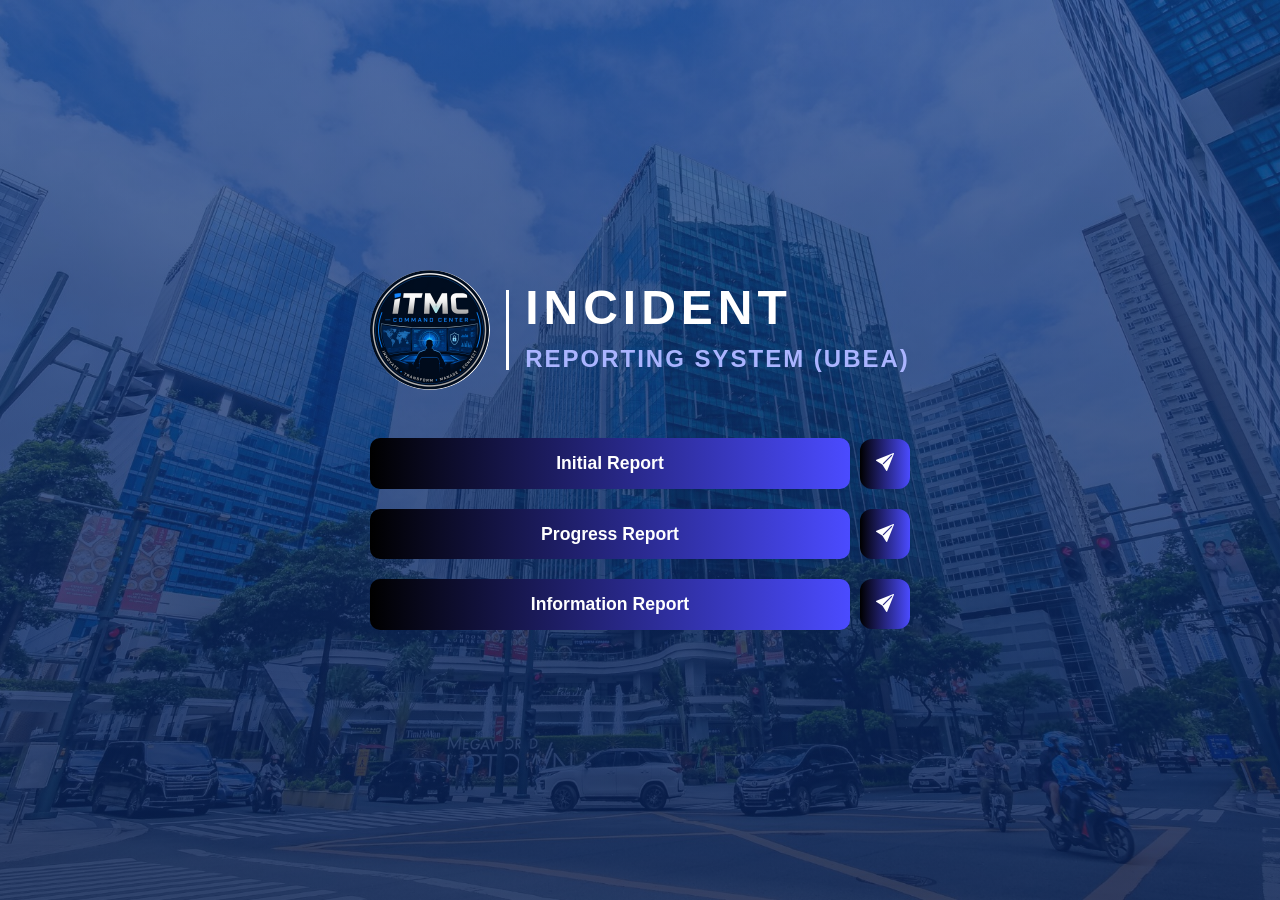
==== index.html @ e33550a0 "incident reporting system UBEA version" ====
<!DOCTYPE html>
<html lang="en">

<head>
  <meta charset="UTF-8">
  <meta name="viewport" content="width=device-width, initial-scale=1.0">
  <title>UBEA Incident Reporting System</title>

  <!-- Bootstrap -->
  <link href="https://cdn.jsdelivr.net/npm/bootstrap@5.3.3/dist/css/bootstrap.min.css" rel="stylesheet">
  <link href="https://cdn.jsdelivr.net/npm/bootstrap-icons@1.11.3/font/bootstrap-icons.css" rel="stylesheet">
  <!-- Custom CSS -->
  <link rel="stylesheet" href="style.css">
</head>

<body>

  <div class="container-fluid main-container d-flex align-items-center justify-content-center">
    <div class="content text-center">

      <!-- Header -->
      <div class="header d-flex align-items-center justify-content-center flex-wrap">
        <img src="asset/ITMCComCenLogo.png" class="logo me-3" alt="ITMC Logo">
        <div class="divider d-none d-md-block"></div>

        <div class="text-start ms-md-3 mt-3 mt-md-0">
          <h1 class="title">INCIDENT</h1>
          <h2 class="subtitle">REPORTING SYSTEM (UBEA)</h2>
        </div>
      </div>

      <!-- Buttons -->
      <div class="mt-5 button-group">

        <!-- Initial -->
        <div class="btn-row">
          <button class="btn custom-btn w-100" onclick="window.location.href='https://tally.so/r/VLBdla'">
            Initial Report
          </button>

          <button class="btn icon-btn" onclick="window.location.href='https://eu1.make.com/2160048/scenarios/6596505/edit'">
            <i class="bi bi-send-fill"></i>
          </button>
        </div>

        <!-- Progress -->
        <div class="btn-row">
          <button class="btn custom-btn w-100" onclick="window.location.href='https://tally.so/r/jaqpMR'">
            Progress Report
          </button>

          <button class="btn icon-btn" onclick="window.location.href='https://eu1.make.com/2160048/scenarios/6713026/edit'">
            <i class="bi bi-send-fill"></i>
          </button>
        </div>

        <!-- Information -->
        <div class="btn-row">
          <button class="btn custom-btn w-100" onclick="window.location.href='https://tally.so/r/Np9gVG'">
            Information Report
          </button>

          <button class="btn icon-btn" onclick="window.location.href='https://eu1.make.com/2160048/scenarios/6668117/edit'">
            <i class="bi bi-send-fill"></i>
          </button>
        </div>

      </div>

      <!-- Bootstrap JS -->
      <script src="https://cdn.jsdelivr.net/npm/bootstrap@5.3.3/dist/js/bootstrap.bundle.min.js"></script>

      <!-- Custom JS -->
      <script src="script.js"></script>

</body>

</html>
---- style.css ----
body {
  margin: 0;
  font-family: 'Segoe UI', sans-serif;
  color: white;
  background:
    linear-gradient(rgba(10, 35, 80, 0.55),
      rgba(18, 52, 120, 0.55)),
    url('asset/ubea.jpg');
  background-size: cover;
  background-position: center;
  background-repeat: no-repeat;
  background-attachment: fixed;
}

.main-container {
  min-height: 100vh;
  background:
    linear-gradient(rgba(20, 70, 170, 0.35),
      rgba(5, 25, 70, 0.60));
}

.logo {
  width: 120px;
  height: 120px;
  border-radius: 50%;
}

.divider {
  width: 3px;
  height: 80px;
  background-color: white;
}

.title {
  font-size: 3rem;
  font-weight: bold;
  letter-spacing: 5px;
}

.subtitle {
  font-size: 1.5rem;
  font-weight: 600;
  color: #aab4ff;
  letter-spacing: 2px;
}

.button-group {
  display: flex;
  flex-direction: column;
  gap: 20px;
}

.custom-btn {
  padding: 12px 30px;
  font-size: 1.1rem;
  font-weight: 600;
  border-radius: 10px;
  background: linear-gradient(90deg, #000, #4b4bff);
  color: white;
  border: none;
  transition: all 0.3s ease;
}

.custom-btn:hover {
  transform: scale(1.05);
  background: linear-gradient(90deg, #4b4bff, #000);
}

/* Row layout: button + icon */
.btn-row {
  display: flex;
  align-items: center;
  gap: 10px;
}

/* Make main button stretch nicely */
.btn-row .custom-btn {
  flex: 1;
}

/* 🔹 Small icon button */
.icon-btn {
  width: 50px;
  height: 50px;
  border-radius: 12px;
  background: linear-gradient(90deg, #000, #4b4bff);
  color: white;
  border: none;
  display: flex;
  align-items: center;
  justify-content: center;
  font-size: 18px;
  transition: all 0.3s ease;
}

.icon-btn:hover {
  transform: scale(1.1);
  background: linear-gradient(90deg, #4b4bff, #000);
}

/* Responsive */
@media (max-width: 768px) {
  .title {
    font-size: 2rem;
  }

  .subtitle {
    font-size: 1rem;
  }

  .logo {
    width: 80px;
    height: 80px;
  }

  .divider {
    display: none;
  }
}
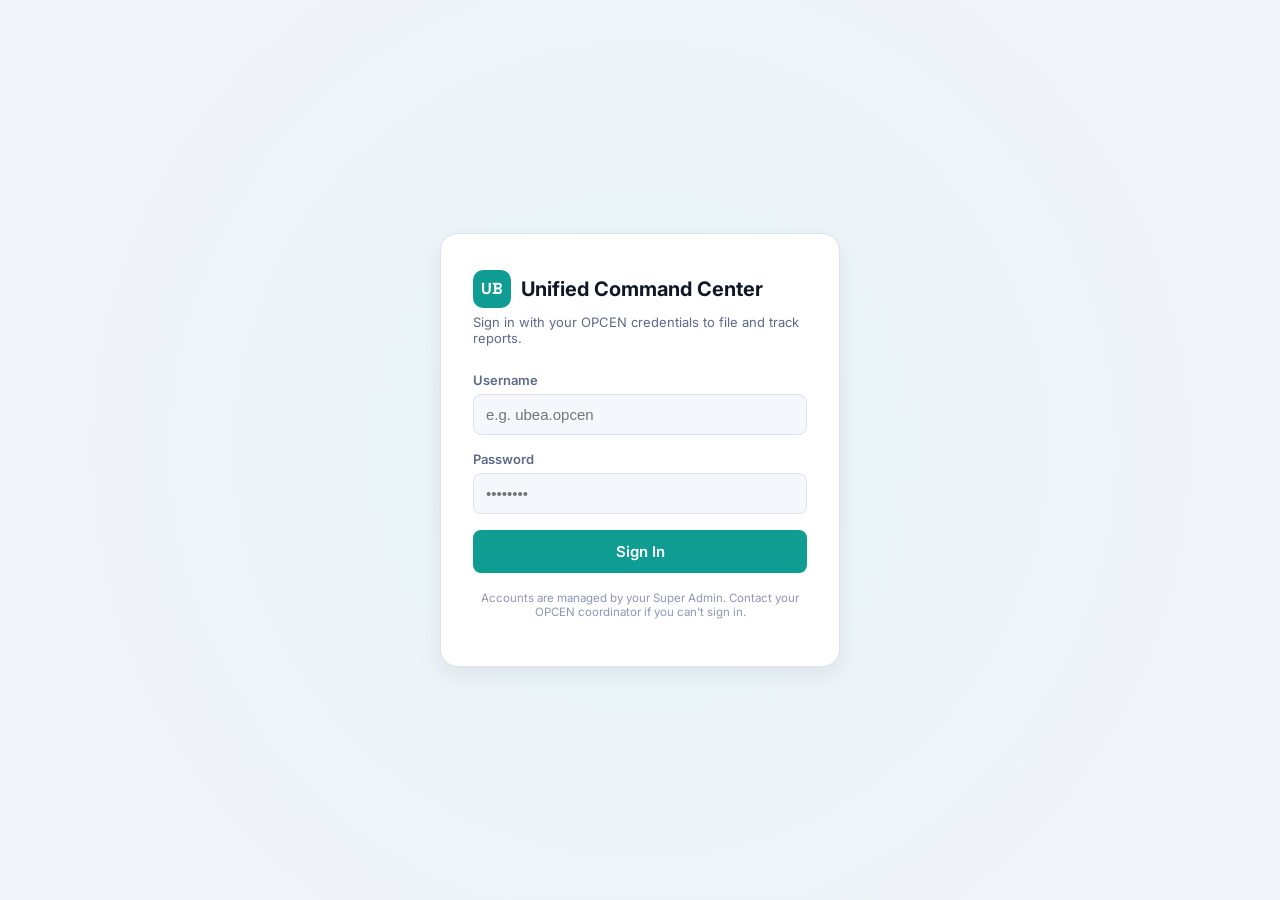
==== commit f2b2ef63: "unified version" ====
--- a/index.html
+++ b/index.html
@@ -1,78 +1,46 @@
 <!DOCTYPE html>
 <html lang="en">
-
 <head>
-  <meta charset="UTF-8">
-  <meta name="viewport" content="width=device-width, initial-scale=1.0">
-  <title>UBEA Incident Reporting System</title>
-
-  <!-- Bootstrap -->
-  <link href="https://cdn.jsdelivr.net/npm/bootstrap@5.3.3/dist/css/bootstrap.min.css" rel="stylesheet">
-  <link href="https://cdn.jsdelivr.net/npm/bootstrap-icons@1.11.3/font/bootstrap-icons.css" rel="stylesheet">
-  <!-- Custom CSS -->
-  <link rel="stylesheet" href="style.css">
+<meta charset="UTF-8" />
+<meta name="viewport" content="width=device-width, initial-scale=1.0" />
+<title>Sign In — Unified Command Center</title>
+<link rel="stylesheet" href="css/style.css" />
 </head>
-
 <body>
-
-  <div class="container-fluid main-container d-flex align-items-center justify-content-center">
-    <div class="content text-center">
-
-      <!-- Header -->
-      <div class="header d-flex align-items-center justify-content-center flex-wrap">
-        <img src="asset/ITMCComCenLogo.png" class="logo me-3" alt="ITMC Logo">
-        <div class="divider d-none d-md-block"></div>
-
-        <div class="text-start ms-md-3 mt-3 mt-md-0">
-          <h1 class="title">INCIDENT</h1>
-          <h2 class="subtitle">REPORTING SYSTEM (UBEA)</h2>
+  <div class="radar-bg" aria-hidden="true"></div>
+  <div class="login-wrap">
+    <div class="login-card">
+      <div class="login-brand">
+        <div class="brand-mark">UB</div>
+        <div>
+          <p class="login-title" style="margin:0;">Unified Command Center</p>
         </div>
       </div>
+      <p class="login-sub">Sign in with your OPCEN credentials to file and track reports.</p>
 
-      <!-- Buttons -->
-      <div class="mt-5 button-group">
+      <div class="login-error hidden" id="loginError"></div>
 
-        <!-- Initial -->
-        <div class="btn-row">
-          <button class="btn custom-btn w-100" onclick="window.location.href='https://tally.so/r/VLBdla'">
-            Initial Report
-          </button>
+      <form id="loginForm" autocomplete="off">
+        <div class="field">
+          <label for="username">Username</label>
+          <input type="text" id="username" name="username" required placeholder="e.g. ubea.opcen" />
+        </div>
+        <div class="field">
+          <label for="password">Password</label>
+          <input type="password" id="password" name="password" required placeholder="••••••••" />
+        </div>
+        <button type="submit" class="btn btn-primary">Sign In</button>
+      </form>
 
-          <button class="btn icon-btn" onclick="window.location.href='https://eu1.make.com/2160048/scenarios/6596505/edit'">
-            <i class="bi bi-send-fill"></i>
-          </button>
-        </div>
+      <p class="text-faint" style="font-size:11.5px;margin-top:18px;text-align:center;">
+        Accounts are managed by your Super Admin. Contact your OPCEN coordinator if you can't sign in.
+      </p>
+    </div>
+  </div>
 
-        <!-- Progress -->
-        <div class="btn-row">
-          <button class="btn custom-btn w-100" onclick="window.location.href='https://tally.so/r/jaqpMR'">
-            Progress Report
-          </button>
-
-          <button class="btn icon-btn" onclick="window.location.href='https://eu1.make.com/2160048/scenarios/6713026/edit'">
-            <i class="bi bi-send-fill"></i>
-          </button>
-        </div>
-
-        <!-- Information -->
-        <div class="btn-row">
-          <button class="btn custom-btn w-100" onclick="window.location.href='https://tally.so/r/Np9gVG'">
-            Information Report
-          </button>
-
-          <button class="btn icon-btn" onclick="window.location.href='https://eu1.make.com/2160048/scenarios/6668117/edit'">
-            <i class="bi bi-send-fill"></i>
-          </button>
-        </div>
-
-      </div>
-
-      <!-- Bootstrap JS -->
-      <script src="https://cdn.jsdelivr.net/npm/bootstrap@5.3.3/dist/js/bootstrap.bundle.min.js"></script>
-
-      <!-- Custom JS -->
-      <script src="script.js"></script>
-
+  <script src="js/config.js"></script>
+  <script src="js/api.js"></script>
+  <script src="js/auth.js"></script>
+  <script src="js/theme.js"></script>
 </body>
-
-</html>+</html>
--- a/css/style.css
+++ b/css/style.css
@@ -0,0 +1,332 @@
+/* ============================================================
+   UBCC — Unified Command Center
+   Design language: operations-console / dispatch-board.
+   Display+UI face: Space Grotesk. Body: Inter. Data/codes: JetBrains Mono.
+   ============================================================ */
+
+@import url('https://fonts.googleapis.com/css2?family=Space+Grotesk:wght@500;600;700&family=Inter:wght@400;500;600;700&family=JetBrains+Mono:wght@500;600&display=swap');
+
+:root{
+  --bg-deep:#0B1220;
+  --bg-panel:#121B2E;
+  --bg-panel-raised:#182541;
+  --bg-input:#0F1830;
+  --border:#223052;
+  --border-soft:#1A2743;
+  --text-primary:#E7ECF7;
+  --text-muted:#8C9BBF;
+  --text-faint:#5B6A8C;
+  --accent:#22D3C8;
+  --accent-dim:#123B39;
+  --accent-contrast:#052623;
+  --red:#FF4757; --red-dim:#3A1620;
+  --yellow:#FFC94D; --yellow-dim:#3A2E10;
+  --blue:#4DA3FF; --blue-dim:#122A46;
+  --green:#35D07F; --green-dim:#0E2A1D;
+  --radius-sm:8px; --radius-md:12px; --radius-lg:18px;
+  --shadow:0 8px 24px rgba(0,0,0,.35);
+  --font-display:'Space Grotesk',sans-serif;
+  --font-body:'Inter',sans-serif;
+  --font-mono:'JetBrains Mono',monospace;
+}
+
+[data-theme="light"]{
+  --bg-deep:#F1F4FA;
+  --bg-panel:#FFFFFF;
+  --bg-panel-raised:#FFFFFF;
+  --bg-input:#F5F7FC;
+  --border:#DCE2F0;
+  --border-soft:#E7EBF5;
+  --text-primary:#101827;
+  --text-muted:#5C6A88;
+  --text-faint:#8C97B3;
+  --accent:#0E9C93;
+  --accent-dim:#E3F7F5;
+  --accent-contrast:#FFFFFF;
+  --red:#E63946; --red-dim:#FDEAEC;
+  --yellow:#C98A00; --yellow-dim:#FFF4DE;
+  --blue:#1D6FE0; --blue-dim:#E8F1FF;
+  --green:#1FA75C; --green-dim:#E5F8ED;
+  --shadow:0 8px 24px rgba(20,30,60,.08);
+}
+
+*{box-sizing:border-box;}
+html,body{margin:0;padding:0;}
+body{
+  background:var(--bg-deep);
+  color:var(--text-primary);
+  font-family:var(--font-body);
+  min-height:100vh;
+  transition:background .2s ease,color .2s ease;
+  -webkit-font-smoothing:antialiased;
+}
+h1,h2,h3,h4,.font-display{font-family:var(--font-display);letter-spacing:-.01em;}
+.mono{font-family:var(--font-mono);}
+a{color:inherit;}
+button{font-family:var(--font-body);cursor:pointer;}
+input,select,textarea,button{font-size:15px;}
+::selection{background:var(--accent);color:var(--accent-contrast);}
+
+/* ---------- scaffolding ---------- */
+.hidden{display:none !important;}
+.container{max-width:1180px;margin:0 auto;padding:0 20px;}
+.text-muted{color:var(--text-muted);}
+.text-faint{color:var(--text-faint);}
+
+/* radar-ping background texture used on the login screen */
+.radar-bg{
+  position:fixed;inset:0;z-index:-1;overflow:hidden;background:var(--bg-deep);
+}
+.radar-bg::before{
+  content:"";position:absolute;top:50%;left:50%;width:1400px;height:1400px;
+  transform:translate(-50%,-50%);
+  background:radial-gradient(circle,var(--accent-dim) 0%,transparent 60%);
+  opacity:.6;
+}
+.radar-ring{
+  position:absolute;top:50%;left:50%;border:1px solid var(--border);
+  border-radius:50%;transform:translate(-50%,-50%);
+}
+
+/* ---------- login ---------- */
+.login-wrap{
+  min-height:100vh;display:flex;align-items:center;justify-content:center;padding:24px;
+}
+.login-card{
+  width:100%;max-width:400px;background:var(--bg-panel);border:1px solid var(--border);
+  border-radius:var(--radius-lg);padding:36px 32px;box-shadow:var(--shadow);
+}
+.login-brand{display:flex;align-items:center;gap:10px;margin-bottom:6px;}
+.brand-mark{
+  width:38px;height:38px;border-radius:10px;background:var(--accent);
+  display:flex;align-items:center;justify-content:center;color:var(--accent-contrast);
+  font-family:var(--font-display);font-weight:700;flex:none;
+}
+.login-title{font-size:20px;font-weight:700;margin:0;}
+.login-sub{color:var(--text-muted);font-size:13px;margin:2px 0 26px;}
+.field{margin-bottom:16px;}
+.field label{display:block;font-size:13px;font-weight:600;color:var(--text-muted);margin-bottom:6px;}
+.field input,.field select,.field textarea{
+  width:100%;background:var(--bg-input);border:1px solid var(--border);color:var(--text-primary);
+  border-radius:var(--radius-sm);padding:11px 12px;outline:none;transition:border-color .15s;
+}
+.field input:focus,.field select:focus,.field textarea:focus{border-color:var(--accent);}
+.field textarea{resize:vertical;min-height:80px;font-family:var(--font-body);}
+.btn{
+  border:1px solid transparent;border-radius:var(--radius-sm);padding:11px 18px;font-weight:600;
+  display:inline-flex;align-items:center;justify-content:center;gap:8px;transition:.15s;
+}
+.btn-primary{background:var(--accent);color:var(--accent-contrast);width:100%;}
+.btn-primary:hover{filter:brightness(1.08);}
+.btn-ghost{background:transparent;border-color:var(--border);color:var(--text-primary);}
+.btn-ghost:hover{border-color:var(--accent);color:var(--accent);}
+.btn-danger{background:var(--red-dim);color:var(--red);border-color:transparent;}
+.login-error{
+  background:var(--red-dim);color:var(--red);font-size:13px;padding:10px 12px;border-radius:var(--radius-sm);
+  margin-bottom:16px;
+}
+
+/* ---------- app shell ---------- */
+.app-shell{display:flex;min-height:100vh;}
+.sidebar{
+  width:230px;flex:none;background:var(--bg-panel);border-right:1px solid var(--border);
+  display:flex;flex-direction:column;padding:20px 14px;position:sticky;top:0;height:100vh;
+}
+.sidebar .login-brand{padding:0 6px;margin-bottom:26px;}
+.nav-item{
+  display:flex;align-items:center;gap:10px;padding:10px 12px;border-radius:var(--radius-sm);
+  color:var(--text-muted);font-weight:600;font-size:14px;margin-bottom:4px;
+}
+.nav-item .ic{width:18px;text-align:center;}
+.nav-item.active{background:var(--accent-dim);color:var(--accent);}
+.nav-item:hover:not(.active){background:var(--border-soft);color:var(--text-primary);}
+.sidebar-foot{margin-top:auto;border-top:1px solid var(--border);padding-top:14px;}
+.user-chip{display:flex;align-items:center;gap:10px;padding:6px;}
+.user-avatar{
+  width:34px;height:34px;border-radius:50%;background:var(--accent-dim);color:var(--accent);
+  display:flex;align-items:center;justify-content:center;font-weight:700;font-size:13px;flex:none;
+}
+.user-name{font-size:13px;font-weight:600;line-height:1.2;}
+.user-role{font-size:11px;color:var(--text-faint);}
+
+.main{flex:1;min-width:0;}
+.topbar{
+  display:flex;align-items:center;justify-content:space-between;padding:16px 24px;
+  border-bottom:1px solid var(--border);background:var(--bg-panel);position:sticky;top:0;z-index:10;
+}
+.topbar h1{font-size:18px;margin:0;}
+.topbar-right{display:flex;align-items:center;gap:10px;}
+.icon-btn{
+  width:38px;height:38px;border-radius:var(--radius-sm);border:1px solid var(--border);
+  background:var(--bg-input);display:flex;align-items:center;justify-content:center;color:var(--text-muted);
+}
+.icon-btn:hover{color:var(--accent);border-color:var(--accent);}
+.page{padding:24px;max-width:1100px;}
+
+/* mobile bottom tabs */
+.bottom-tabs{display:none;}
+
+/* ---------- cards / stats ---------- */
+.grid{display:grid;gap:16px;}
+.grid-4{grid-template-columns:repeat(4,1fr);}
+.grid-3{grid-template-columns:repeat(3,1fr);}
+.grid-2{grid-template-columns:repeat(2,1fr);}
+.card{
+  background:var(--bg-panel);border:1px solid var(--border);border-radius:var(--radius-md);padding:18px;
+}
+.stat-card .stat-label{font-size:12px;color:var(--text-muted);text-transform:uppercase;letter-spacing:.05em;}
+.stat-card .stat-value{font-family:var(--font-display);font-size:30px;font-weight:700;margin-top:6px;}
+.stat-card.stat-red .stat-value{color:var(--red);}
+.stat-card.stat-yellow .stat-value{color:var(--yellow);}
+.stat-card.stat-green .stat-value{color:var(--green);}
+
+/* ---------- status pulse (signature element) ---------- */
+.status{display:inline-flex;align-items:center;gap:7px;font-size:12px;font-weight:600;}
+.status .dot{width:9px;height:9px;border-radius:50%;position:relative;flex:none;}
+.status.ongoing{color:var(--red);}
+.status.ongoing .dot{background:var(--red);}
+.status.ongoing .dot::after{
+  content:"";position:absolute;inset:-5px;border-radius:50%;border:1.5px solid var(--red);
+  animation:ping 1.6s cubic-bezier(0,0,.2,1) infinite;
+}
+.status.resolved{color:var(--green);}
+.status.resolved .dot{background:var(--green);}
+@keyframes ping{0%{transform:scale(.6);opacity:1;}75%,100%{transform:scale(1.7);opacity:0;}}
+
+/* incident code chip */
+.code-chip{
+  font-family:var(--font-mono);font-size:12px;font-weight:600;background:var(--bg-input);
+  border:1px solid var(--border);color:var(--accent);padding:3px 9px;border-radius:6px;letter-spacing:.02em;
+}
+
+/* ---------- report list ---------- */
+.toolbar{display:flex;flex-wrap:wrap;gap:10px;align-items:center;margin-bottom:16px;}
+.toolbar select,.toolbar input{
+  background:var(--bg-input);border:1px solid var(--border);color:var(--text-primary);
+  border-radius:var(--radius-sm);padding:9px 10px;
+}
+.toolbar .spacer{flex:1;}
+table.report-table{width:100%;border-collapse:collapse;font-size:13.5px;}
+.report-table thead th{
+  text-align:left;color:var(--text-muted);font-size:11px;text-transform:uppercase;letter-spacing:.05em;
+  padding:10px 12px;border-bottom:1px solid var(--border);
+}
+.report-table tbody td{padding:12px;border-bottom:1px solid var(--border-soft);}
+.report-table tbody tr:hover{background:var(--border-soft);}
+.row-actions{display:flex;gap:6px;}
+.row-actions button{
+  border:1px solid var(--border);background:var(--bg-input);color:var(--text-muted);
+  border-radius:6px;width:30px;height:30px;display:flex;align-items:center;justify-content:center;
+}
+.row-actions button:hover{color:var(--accent);border-color:var(--accent);}
+.pill{padding:3px 9px;border-radius:999px;font-size:11px;font-weight:700;}
+.pill-blue{background:var(--blue-dim);color:var(--blue);}
+.pill-yellow{background:var(--yellow-dim);color:var(--yellow);}
+.pill-red{background:var(--red-dim);color:var(--red);}
+
+/* ---------- forms ---------- */
+.form-card{max-width:760px;}
+.form-section-title{
+  font-family:var(--font-display);font-size:15px;font-weight:700;margin:22px 0 12px;
+  display:flex;align-items:center;gap:8px;
+}
+.form-section-title:first-child{margin-top:0;}
+.form-grid{display:grid;grid-template-columns:1fr 1fr;gap:14px;}
+.form-grid .full{grid-column:1 / -1;}
+.required-mark{color:var(--red);}
+
+/* icon-choice (alert level / weather) */
+.icon-choice-group{display:flex;flex-wrap:wrap;gap:8px;}
+.icon-choice{
+  border:1.5px solid var(--border);background:var(--bg-input);border-radius:var(--radius-sm);
+  padding:9px 14px;display:flex;align-items:center;gap:8px;font-weight:600;font-size:13.5px;color:var(--text-muted);
+}
+.icon-choice .ic{font-size:16px;}
+.icon-choice.selected{border-color:var(--accent);color:var(--accent);background:var(--accent-dim);}
+.icon-choice.selected.alert-red{border-color:var(--red);color:var(--red);background:var(--red-dim);}
+.icon-choice.selected.alert-yellow{border-color:var(--yellow);color:var(--yellow);background:var(--yellow-dim);}
+.icon-choice.selected.alert-blue{border-color:var(--blue);color:var(--blue);background:var(--blue-dim);}
+
+/* yes/no */
+.yesno-group{display:flex;gap:8px;}
+.yesno-group .icon-choice{flex:1;justify-content:center;}
+
+/* township carousel — swipe left/right */
+.township-carousel{
+  display:flex;gap:12px;overflow-x:auto;padding:6px 2px 12px;scroll-snap-type:x mandatory;
+  -webkit-overflow-scrolling:touch;
+}
+.township-carousel::-webkit-scrollbar{height:6px;}
+.township-carousel::-webkit-scrollbar-thumb{background:var(--border);border-radius:4px;}
+.township-card{
+  scroll-snap-align:start;flex:none;width:132px;border:1.5px solid var(--border);border-radius:var(--radius-md);
+  background:var(--bg-input);padding:14px 10px;text-align:center;
+}
+.township-card.selected{border-color:var(--accent);background:var(--accent-dim);}
+.township-logo{
+  width:46px;height:46px;border-radius:50%;margin:0 auto 8px;background:var(--bg-panel-raised);
+  border:1px solid var(--border);display:flex;align-items:center;justify-content:center;
+  font-family:var(--font-display);font-weight:700;font-size:13px;color:var(--accent);
+}
+.township-card.selected .township-logo{border-color:var(--accent);}
+.township-name{font-size:11.5px;line-height:1.3;color:var(--text-primary);font-weight:600;}
+.township-code{font-family:var(--font-mono);font-size:10px;color:var(--text-faint);margin-top:2px;}
+
+/* form footer */
+.form-footer{display:flex;justify-content:flex-end;gap:10px;margin-top:24px;padding-top:18px;border-top:1px solid var(--border);}
+
+/* banner / toast */
+.banner{
+  display:flex;align-items:center;gap:10px;background:var(--yellow-dim);color:var(--yellow);
+  border:1px solid var(--yellow);border-radius:var(--radius-sm);padding:12px 14px;font-size:13.5px;margin-bottom:18px;
+}
+.toast-wrap{position:fixed;bottom:20px;right:20px;z-index:999;display:flex;flex-direction:column;gap:8px;}
+.toast{
+  background:var(--bg-panel-raised);border:1px solid var(--border);border-left:3px solid var(--accent);
+  padding:12px 16px;border-radius:var(--radius-sm);box-shadow:var(--shadow);font-size:13.5px;min-width:240px;
+  animation:slideIn .2s ease;
+}
+.toast.error{border-left-color:var(--red);}
+@keyframes slideIn{from{transform:translateY(8px);opacity:0;}to{transform:translateY(0);opacity:1;}}
+
+/* modal (report preview / pdf) */
+.modal-backdrop{
+  position:fixed;inset:0;background:rgba(4,8,18,.6);display:flex;align-items:center;justify-content:center;
+  z-index:900;padding:20px;
+}
+.modal{
+  background:var(--bg-panel);border:1px solid var(--border);border-radius:var(--radius-lg);
+  width:100%;max-width:640px;max-height:88vh;overflow-y:auto;padding:26px;box-shadow:var(--shadow);
+}
+.modal-head{display:flex;justify-content:space-between;align-items:center;margin-bottom:16px;}
+
+/* printable report */
+.print-sheet{background:#fff;color:#111;padding:24px;font-family:Arial,sans-serif;font-size:12.5px;}
+.print-sheet h2{margin:0 0 2px;font-size:16px;}
+.print-sheet .pr-row{display:flex;border-bottom:1px solid #ddd;padding:6px 0;}
+.print-sheet .pr-label{width:170px;font-weight:700;color:#444;flex:none;}
+.print-sheet .pr-value{flex:1;white-space:pre-wrap;}
+
+/* login/dashboard responsive */
+@media (max-width:900px){
+  .form-grid{grid-template-columns:1fr;}
+  .grid-4{grid-template-columns:repeat(2,1fr);}
+  .grid-3{grid-template-columns:repeat(2,1fr);}
+}
+@media (max-width:760px){
+  .sidebar{display:none;}
+  .app-shell{padding-bottom:64px;}
+  .bottom-tabs{
+    display:flex;position:fixed;bottom:0;left:0;right:0;background:var(--bg-panel);
+    border-top:1px solid var(--border);z-index:50;
+  }
+  .bottom-tabs .nav-item{flex:1;flex-direction:column;gap:2px;text-align:center;border-radius:0;font-size:10.5px;}
+  .page{padding:16px;}
+  .grid-4,.grid-3,.grid-2{grid-template-columns:1fr 1fr;}
+  table.report-table{display:block;overflow-x:auto;white-space:nowrap;}
+}
+@media print{
+  body *{visibility:hidden;}
+  #printArea,#printArea *{visibility:visible;}
+  #printArea{position:absolute;top:0;left:0;width:100%;}
+}
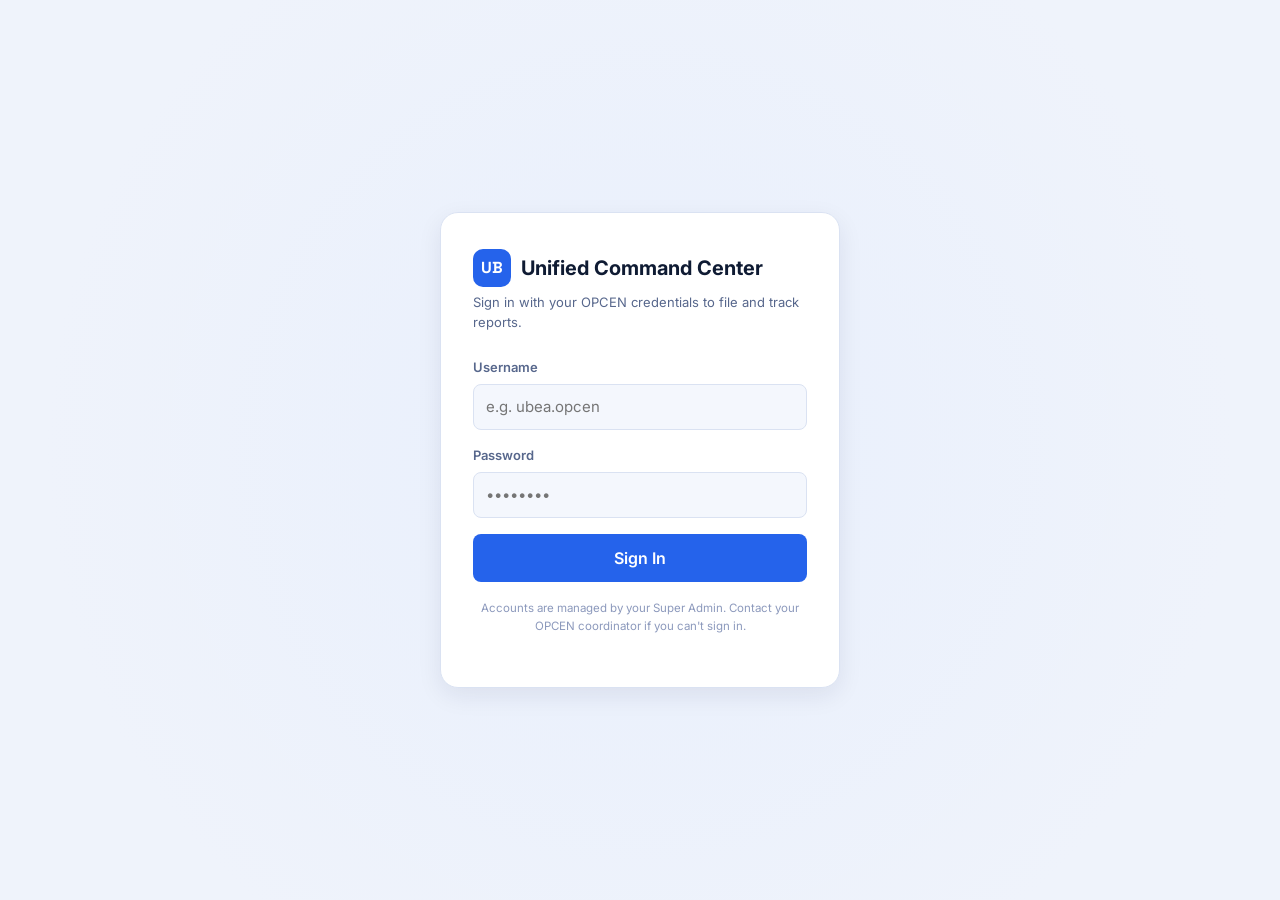
==== commit d4e1c2cd: "updated UI and UX" ====
--- a/index.html
+++ b/index.html
@@ -4,6 +4,7 @@
 <meta charset="UTF-8" />
 <meta name="viewport" content="width=device-width, initial-scale=1.0" />
 <title>Sign In — Unified Command Center</title>
+<link href="https://cdn.jsdelivr.net/npm/bootstrap@5.3.3/dist/css/bootstrap.min.css" rel="stylesheet">
 <link rel="stylesheet" href="css/style.css" />
 </head>
 <body>
@@ -38,6 +39,7 @@
     </div>
   </div>
 
+  <script src="https://cdn.jsdelivr.net/npm/bootstrap@5.3.3/dist/js/bootstrap.bundle.min.js"></script>
   <script src="js/config.js"></script>
   <script src="js/api.js"></script>
   <script src="js/auth.js"></script>
--- a/css/style.css
+++ b/css/style.css
@@ -7,22 +7,24 @@
 @import url('https://fonts.googleapis.com/css2?family=Space+Grotesk:wght@500;600;700&family=Inter:wght@400;500;600;700&family=JetBrains+Mono:wght@500;600&display=swap');
 
 :root{
-  --bg-deep:#0B1220;
-  --bg-panel:#121B2E;
-  --bg-panel-raised:#182541;
-  --bg-input:#0F1830;
-  --border:#223052;
-  --border-soft:#1A2743;
-  --text-primary:#E7ECF7;
-  --text-muted:#8C9BBF;
-  --text-faint:#5B6A8C;
-  --accent:#22D3C8;
-  --accent-dim:#123B39;
-  --accent-contrast:#052623;
+  --bg-deep:#0A1220;
+  --bg-panel:#101B31;
+  --bg-panel-raised:#16233F;
+  --bg-input:#0D1728;
+  --border:#223257;
+  --border-soft:#1A2745;
+  --text-primary:#E9EEF9;
+  --text-muted:#93A2C4;
+  --text-faint:#5F6E92;
+  --accent:#3B82F6;
+  --accent-strong:#2563EB;
+  --accent-dim:#122A4D;
+  --accent-contrast:#FFFFFF;
   --red:#FF4757; --red-dim:#3A1620;
   --yellow:#FFC94D; --yellow-dim:#3A2E10;
-  --blue:#4DA3FF; --blue-dim:#122A46;
+  --blue:#5FA6FF; --blue-dim:#122A46;
   --green:#35D07F; --green-dim:#0E2A1D;
+  --orange:#FF9F45; --orange-dim:#3A2410;
   --radius-sm:8px; --radius-md:12px; --radius-lg:18px;
   --shadow:0 8px 24px rgba(0,0,0,.35);
   --font-display:'Space Grotesk',sans-serif;
@@ -31,22 +33,24 @@
 }
 
 [data-theme="light"]{
-  --bg-deep:#F1F4FA;
+  --bg-deep:#EFF3FB;
   --bg-panel:#FFFFFF;
   --bg-panel-raised:#FFFFFF;
-  --bg-input:#F5F7FC;
-  --border:#DCE2F0;
-  --border-soft:#E7EBF5;
-  --text-primary:#101827;
-  --text-muted:#5C6A88;
-  --text-faint:#8C97B3;
-  --accent:#0E9C93;
-  --accent-dim:#E3F7F5;
+  --bg-input:#F4F7FD;
+  --border:#DAE2F2;
+  --border-soft:#E7ECF7;
+  --text-primary:#0F1B33;
+  --text-muted:#57678C;
+  --text-faint:#8C99BC;
+  --accent:#2563EB;
+  --accent-strong:#1D4ED8;
+  --accent-dim:#E4EDFE;
   --accent-contrast:#FFFFFF;
   --red:#E63946; --red-dim:#FDEAEC;
   --yellow:#C98A00; --yellow-dim:#FFF4DE;
   --blue:#1D6FE0; --blue-dim:#E8F1FF;
   --green:#1FA75C; --green-dim:#E5F8ED;
+  --orange:#E07A1F; --orange-dim:#FFF1E2;
   --shadow:0 8px 24px rgba(20,30,60,.08);
 }
 
@@ -67,6 +71,27 @@
 input,select,textarea,button{font-size:15px;}
 ::selection{background:var(--accent);color:var(--accent-contrast);}
 
+/* ---------- Bootstrap component theming ----------
+   Bootstrap handles the grid/layout; these overrides make its form
+   controls, buttons, tables, and modals pick up our dark/light palette
+   instead of Bootstrap's own default (light-only) styling. */
+.form-control,.form-select{
+  background:var(--bg-input);border:1px solid var(--border);color:var(--text-primary);
+  border-radius:var(--radius-sm);
+}
+.form-control:focus,.form-select:focus{
+  background:var(--bg-input);color:var(--text-primary);border-color:var(--accent);
+  box-shadow:0 0 0 .2rem color-mix(in srgb, var(--accent) 25%, transparent);
+}
+.form-control::placeholder{color:var(--text-faint);}
+.form-control:disabled,.form-select:disabled{opacity:.6;}
+.form-label{color:var(--text-muted);}
+.table-responsive{width:100%;}
+.btn-primary{background:var(--accent);border-color:var(--accent);color:var(--accent-contrast);}
+.btn-primary:hover,.btn-primary:focus{background:var(--accent-strong);border-color:var(--accent-strong);color:var(--accent-contrast);}
+.btn-outline-secondary{border-color:var(--border);color:var(--text-primary);}
+.btn-outline-secondary:hover{border-color:var(--accent);color:var(--accent);background:var(--accent-dim);}
+
 /* ---------- scaffolding ---------- */
 .hidden{display:none !important;}
 .container{max-width:1180px;margin:0 auto;padding:0 20px;}
@@ -223,16 +248,15 @@
 .pill-blue{background:var(--blue-dim);color:var(--blue);}
 .pill-yellow{background:var(--yellow-dim);color:var(--yellow);}
 .pill-red{background:var(--red-dim);color:var(--red);}
+.pill-orange{background:var(--orange-dim);color:var(--orange);}
 
 /* ---------- forms ---------- */
-.form-card{max-width:760px;}
+.form-card{max-width:820px;}
 .form-section-title{
   font-family:var(--font-display);font-size:15px;font-weight:700;margin:22px 0 12px;
   display:flex;align-items:center;gap:8px;
 }
 .form-section-title:first-child{margin-top:0;}
-.form-grid{display:grid;grid-template-columns:1fr 1fr;gap:14px;}
-.form-grid .full{grid-column:1 / -1;}
 .required-mark{color:var(--red);}
 
 /* icon-choice (alert level / weather) */
@@ -289,25 +313,38 @@
 .toast.error{border-left-color:var(--red);}
 @keyframes slideIn{from{transform:translateY(8px);opacity:0;}to{transform:translateY(0);opacity:1;}}
 
-/* modal (report preview / pdf) */
-.modal-backdrop{
-  position:fixed;inset:0;background:rgba(4,8,18,.6);display:flex;align-items:center;justify-content:center;
-  z-index:900;padding:20px;
-}
-.modal{
-  background:var(--bg-panel);border:1px solid var(--border);border-radius:var(--radius-lg);
-  width:100%;max-width:640px;max-height:88vh;overflow-y:auto;padding:26px;box-shadow:var(--shadow);
-}
-.modal-head{display:flex;justify-content:space-between;align-items:center;margin-bottom:16px;}
+/* modal (report preview / pdf) — Bootstrap's .modal handles positioning;
+   we theme its surface to match dark/light mode */
+.modal-content{
+  background:var(--bg-panel);border:1px solid var(--border);color:var(--text-primary);
+  border-radius:var(--radius-lg);
+}
+.modal-header,.modal-footer{border-color:var(--border);}
+.btn-close{filter:var(--bs-btn-close-filter,none);}
+[data-theme="dark"] .btn-close, :root:not([data-theme="light"]) .btn-close{filter:invert(1) grayscale(1) brightness(1.6);}
 
 /* printable report */
-.print-sheet{background:#fff;color:#111;padding:24px;font-family:Arial,sans-serif;font-size:12.5px;}
+.print-sheet{background:#fff;color:#111;padding:24px;font-family:Arial,sans-serif;font-size:12.5px;border-radius:8px;}
 .print-sheet h2{margin:0 0 2px;font-size:16px;}
 .print-sheet .pr-row{display:flex;border-bottom:1px solid #ddd;padding:6px 0;}
 .print-sheet .pr-label{width:170px;font-weight:700;color:#444;flex:none;}
 .print-sheet .pr-value{flex:1;white-space:pre-wrap;}
 
-/* login/dashboard responsive */
+/* report-type tabs (Initial / Information) on the New Report page */
+.report-type-tabs{display:flex;gap:8px;margin-bottom:20px;flex-wrap:wrap;}
+.report-type-tab{
+  border:1.5px solid var(--border);background:var(--bg-input);color:var(--text-muted);
+  border-radius:var(--radius-sm);padding:10px 18px;font-weight:700;font-size:13.5px;
+  display:flex;align-items:center;gap:8px;flex:1;justify-content:center;min-width:150px;
+}
+.report-type-tab.active{border-color:var(--accent);color:var(--accent);background:var(--accent-dim);}
+
+@media (max-width:420px){
+  .icon-choice{padding:8px 11px;font-size:12.5px;}
+  .township-card{width:112px;}
+  .login-card{padding:28px 20px;}
+}
+
 @media (max-width:900px){
   .form-grid{grid-template-columns:1fr;}
   .grid-4{grid-template-columns:repeat(2,1fr);}
